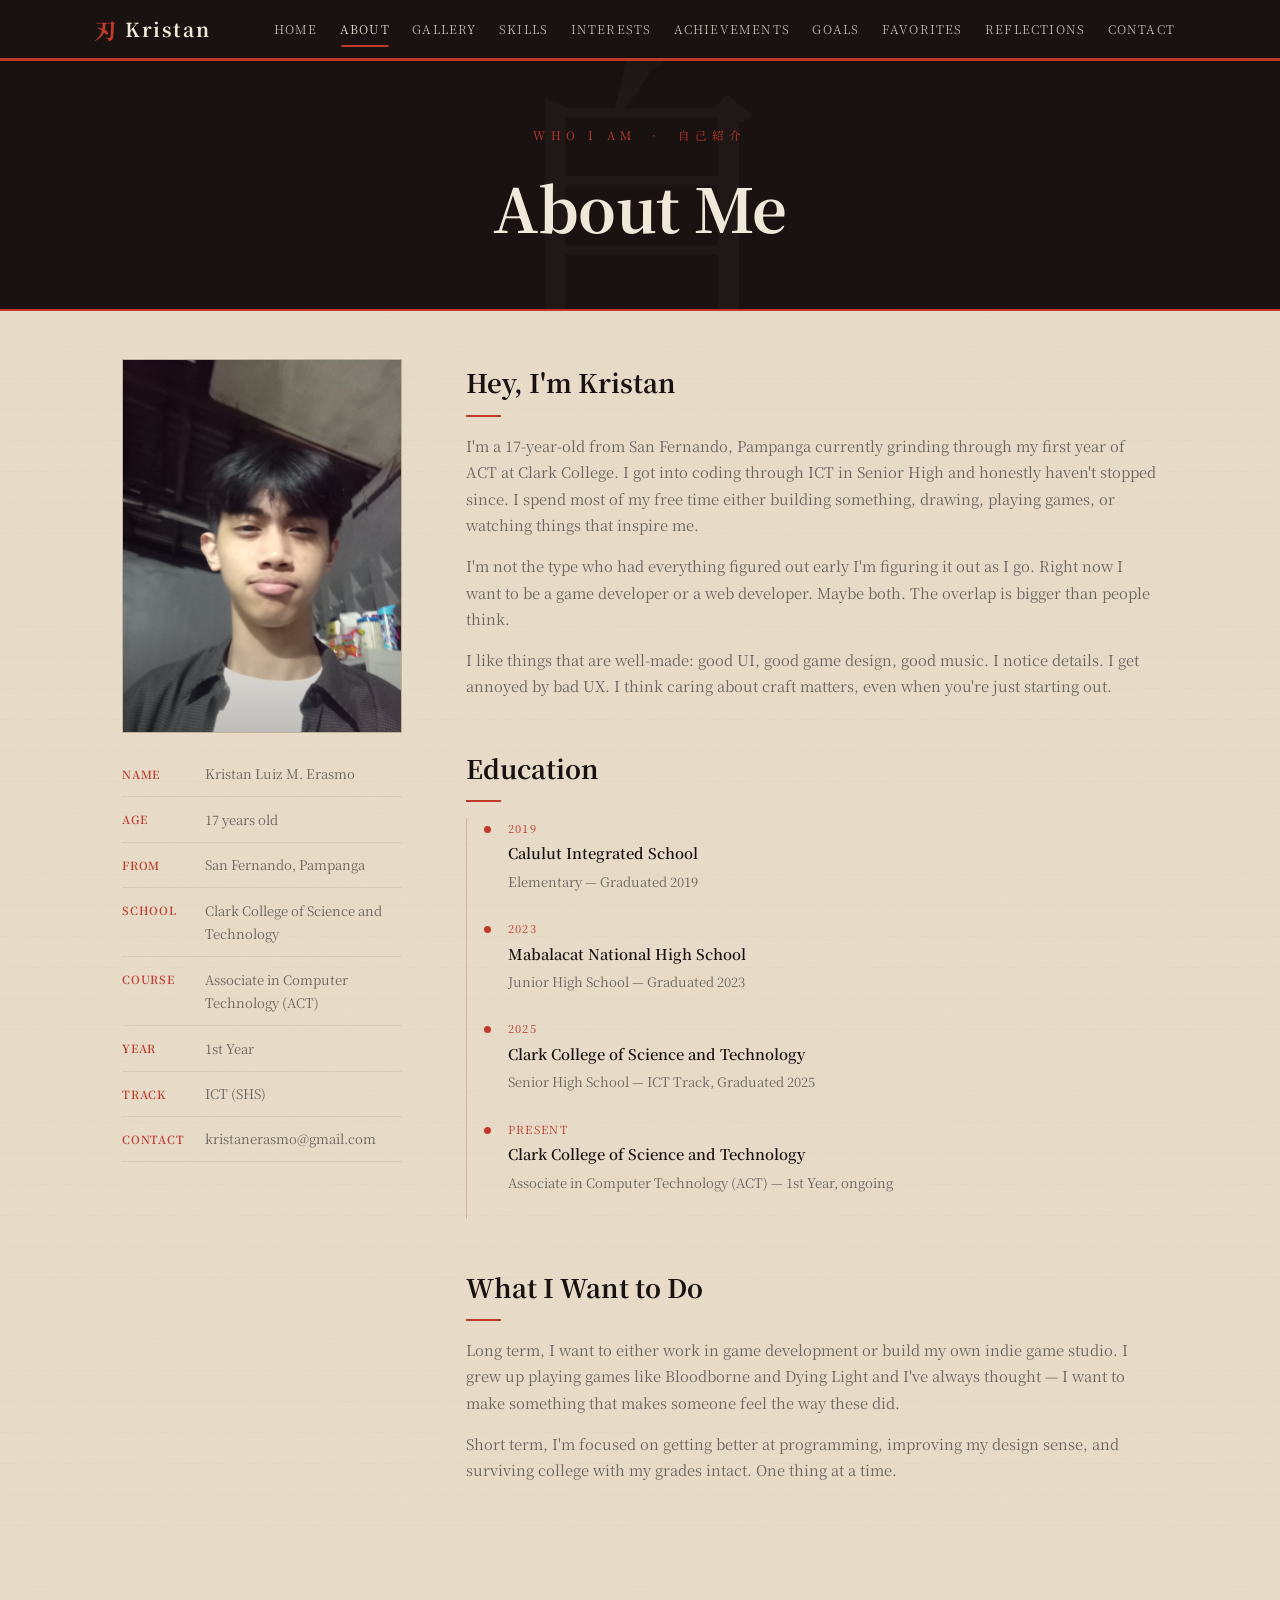
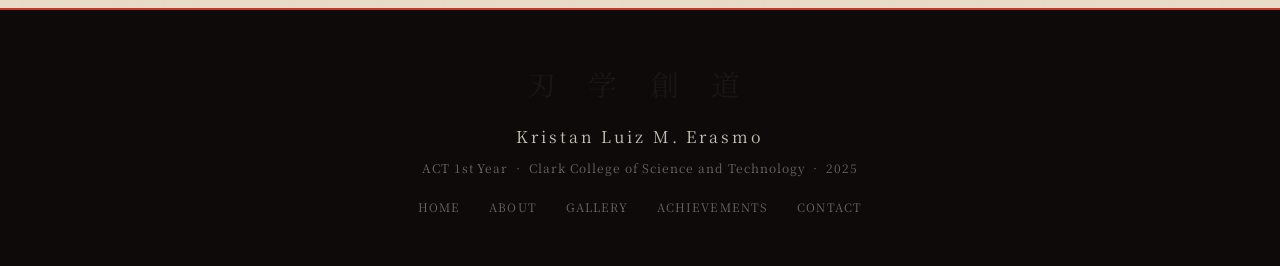
==== about.html @ e9c4514d "Add files via upload" ====
<!DOCTYPE html>
<html lang="en">
<head>
  <meta charset="UTF-8">
  <meta name="viewport" content="width=device-width, initial-scale=1.0">
  <title>Kristan Erasmo · About</title>
  <link rel="stylesheet" href="css/base.css">
  <link rel="stylesheet" href="css/nav.css">
  <link rel="stylesheet" href="css/layout.css">
  <link rel="stylesheet" href="css/pages.css">
</head>
<body>

  <nav>
    <div class="nav-wrap">
      <a href="index.html" class="nav-logo"><span class="logo-kanji">刃</span> Kristan</a>
      <ul class="nav-links">
        <li><a href="index.html">Home</a></li>
        <li><a href="about.html" class="on">About</a></li>
        <li><a href="gallery.html">Gallery</a></li>
        <li><a href="skills.html">Skills</a></li>
        <li><a href="interests.html">Interests</a></li>
        <li><a href="achievements.html">Achievements</a></li>
        <li><a href="goals.html">Goals</a></li>
        <li><a href="favorites.html">Favorites</a></li>
        <li><a href="reflections.html">Reflections</a></li>
        <li><a href="contact.html">Contact</a></li>
      </ul>
    </div>
  </nav>

  <div class="page-top">
    <div class="page-top-bg">自</div>
    <span class="page-top-sub">Who I Am &nbsp;·&nbsp; 自己紹介</span>
    <h1>About Me</h1>
  </div>

  <main class="wrap">
    <div class="about-grid">

      <aside class="about-sidebar">
        <div class="about-portrait">
          <img src="images/me.jpg" alt="">
        </div>
        <ul class="about-meta">
          <li><span class="meta-key">Name</span><span class="meta-val">Kristan Luiz M. Erasmo</span></li>
          <li><span class="meta-key">Age</span><span class="meta-val">17 years old</span></li>
          <li><span class="meta-key">From</span><span class="meta-val">San Fernando, Pampanga</span></li>
          <li><span class="meta-key">School</span><span class="meta-val">Clark College of Science and Technology</span></li>
          <li><span class="meta-key">Course</span><span class="meta-val">Associate in Computer Technology (ACT)</span></li>
          <li><span class="meta-key">Year</span><span class="meta-val">1st Year</span></li>
          <li><span class="meta-key">Track</span><span class="meta-val">ICT (SHS)</span></li>
          <li><span class="meta-key">Contact</span><span class="meta-val">kristanerasmo@gmail.com</span></li>
        </ul>
      </aside>

      <div class="about-content">

        <div class="about-block">
          <h2>Hey, I'm Kristan</h2>
          <p>
            I'm a 17-year-old from San Fernando, Pampanga currently grinding through my first year of ACT at Clark College. I got into coding through ICT in Senior High and honestly haven't stopped since. I spend most of my free time either building something, drawing, playing games, or watching things that inspire me.
          </p>
          <p>
            I'm not the type who had everything figured out early I'm figuring it out as I go. Right now I want to be a game developer or a web developer. Maybe both. The overlap is bigger than people think.
          </p>
          <p>
            I like things that are well-made: good UI, good game design, good music. I notice details. I get annoyed by bad UX. I think caring about craft matters, even when you're just starting out.
          </p>
        </div>

        <div class="about-block">
          <h2>Education</h2>
          <ul class="edu-list">
            <li>
              <span class="edu-year">2019</span>
              <span class="edu-school">Calulut Integrated School</span>
              <span class="edu-detail">Elementary — Graduated 2019</span>
            </li>
            <li>
              <span class="edu-year">2023</span>
              <span class="edu-school">Mabalacat National High School</span>
              <span class="edu-detail">Junior High School — Graduated 2023</span>
            </li>
            <li>
              <span class="edu-year">2025</span>
              <span class="edu-school">Clark College of Science and Technology</span>
              <span class="edu-detail">Senior High School — ICT Track, Graduated 2025</span>
            </li>
            <li>
              <span class="edu-year">Present</span>
              <span class="edu-school">Clark College of Science and Technology</span>
              <span class="edu-detail">Associate in Computer Technology (ACT) — 1st Year, ongoing</span>
            </li>
          </ul>
        </div>

        <div class="about-block">
          <h2>What I Want to Do</h2>
          <p>
            Long term, I want to either work in game development or build my own indie game studio. I grew up playing games like Bloodborne and Dying Light and I've always thought — I want to make something that makes someone feel the way these did.
          </p>
          <p>
            Short term, I'm focused on getting better at programming, improving my design sense, and surviving college with my grades intact. One thing at a time.
          </p>
        </div>

      </div>
    </div>
  </main>

  <footer>
    <div class="footer-kanji">刃 学 創 道</div>
    <div class="footer-name">Kristan Luiz M. Erasmo</div>
    <p class="footer-copy">ACT 1st Year &nbsp;·&nbsp; Clark College of Science and Technology &nbsp;·&nbsp; 2025</p>
    <div class="footer-links">
      <a href="index.html">Home</a>
      <a href="about.html">About</a>
      <a href="gallery.html">Gallery</a>
      <a href="achievements.html">Achievements</a>
      <a href="contact.html">Contact</a>
    </div>
  </footer>

</body>
</html>
---- css/base.css ----
@import url('https://fonts.googleapis.com/css2?family=Noto+Serif+JP:wght@300;400;600;700&family=Noto+Sans+JP:wght@300;400&display=swap');

:root {
  --ink: #1a1210;
  --deep-ink: #0d0a09;
  --paper: #f0e8d8;
  --aged-paper: #e8dcc8;
  --worn-paper: #d4c5a9;
  --red: #c0392b;
  --dark-red: #8b1a1a;
  --gold: #c9a227;
  --smoke: #6b6560;
  --light-smoke: #9a8f85;
  --pale-smoke: #c8bfb4;
  --shadow: rgba(26,18,16,0.35);
}

* {
  margin: 0;
  padding: 0;
  box-sizing: border-box;
}

html {
  scroll-behavior: smooth;
}

body {
  background-color: var(--aged-paper);
  background-image:
    url("data:image/svg+xml,%3Csvg xmlns='http://www.w3.org/2000/svg' width='300' height='300'%3E%3Cfilter id='n'%3E%3CfeTurbulence type='fractalNoise' baseFrequency='0.85' numOctaves='4' stitchTiles='stitch'/%3E%3CfeColorMatrix type='saturate' values='0'/%3E%3C/filter%3E%3Crect width='300' height='300' filter='url(%23n)' opacity='0.05'/%3E%3C/svg%3E"),
    repeating-linear-gradient(0deg, transparent, transparent 30px, rgba(180,165,140,0.05) 30px, rgba(180,165,140,0.05) 31px);
  color: var(--ink);
  font-family: 'Noto Serif JP', serif;
  font-size: 16px;
  line-height: 1.8;
  min-height: 100vh;
}

::-webkit-scrollbar { width: 5px; }
::-webkit-scrollbar-track { background: var(--worn-paper); }
::-webkit-scrollbar-thumb { background: var(--smoke); }

img {
  max-width: 100%;
  display: block;
}

a {
  color: inherit;
}
---- css/nav.css ----
nav {
  position: sticky;
  top: 0;
  z-index: 100;
  background: var(--ink);
  border-bottom: 3px solid var(--red);
  box-shadow: 0 4px 18px var(--shadow);
}

.nav-wrap {
  max-width: 1150px;
  margin: 0 auto;
  display: flex;
  align-items: center;
  justify-content: space-between;
  padding: 0.55rem 1.8rem;
  flex-wrap: wrap;
  gap: 0.4rem;
}

.nav-logo {
  font-family: 'Noto Serif JP', serif;
  font-size: 1.2rem;
  font-weight: 700;
  color: var(--paper);
  text-decoration: none;
  letter-spacing: 0.08em;
  display: flex;
  align-items: center;
  gap: 0.5rem;
}

.logo-kanji {
  color: var(--red);
  font-size: 1.4rem;
}

.nav-links {
  display: flex;
  flex-wrap: wrap;
  list-style: none;
  gap: 0;
}

.nav-links a {
  display: block;
  color: var(--pale-smoke);
  text-decoration: none;
  font-size: 0.75rem;
  font-weight: 300;
  letter-spacing: 0.1em;
  padding: 0.45rem 0.7rem;
  text-transform: uppercase;
  position: relative;
  transition: color 0.25s;
}

.nav-links a::after {
  content: '';
  position: absolute;
  bottom: 0;
  left: 50%;
  width: 0;
  height: 2px;
  background: var(--red);
  transition: all 0.25s;
  transform: translateX(-50%);
}

.nav-links a:hover,
.nav-links a.on {
  color: var(--paper);
}

.nav-links a:hover::after,
.nav-links a.on::after {
  width: 65%;
}


footer {
  background: var(--deep-ink);
  color: var(--smoke);
  text-align: center;
  padding: 3rem 2rem;
  border-top: 2px solid var(--red);
}

.footer-kanji {
  font-size: 1.8rem;
  letter-spacing: 0.8rem;
  color: rgba(255,255,255,0.05);
  margin-bottom: 0.8rem;
}

.footer-name {
  font-size: 1rem;
  color: var(--pale-smoke);
  letter-spacing: 0.18em;
  margin-bottom: 0.3rem;
}

.footer-copy {
  font-size: 0.75rem;
  letter-spacing: 0.08em;
  color: var(--smoke);
}

.footer-links {
  display: flex;
  justify-content: center;
  gap: 1.8rem;
  margin-top: 1.2rem;
  flex-wrap: wrap;
}

.footer-links a {
  color: var(--smoke);
  text-decoration: none;
  font-size: 0.72rem;
  letter-spacing: 0.1em;
  text-transform: uppercase;
  transition: color 0.2s;
}

.footer-links a:hover {
  color: var(--red);
}
---- css/layout.css ----
.wrap {
  max-width: 1100px;
  margin: 0 auto;
  padding: 3rem 2rem 5rem;
}

.wrap-sm {
  max-width: 800px;
  margin: 0 auto;
  padding: 3rem 2rem 5rem;
}

.page-top {
  background: var(--ink);
  padding: 4rem 2rem 3rem;
  text-align: center;
  position: relative;
  overflow: hidden;
  border-bottom: 2px solid var(--red);
}

.page-top-bg {
  position: absolute;
  inset: 0;
  display: flex;
  align-items: center;
  justify-content: center;
  font-size: clamp(8rem, 30vw, 20rem);
  color: rgba(255,255,255,0.025);
  pointer-events: none;
  user-select: none;
  font-family: 'Noto Serif JP', serif;
  line-height: 1;
}

.page-top-sub {
  font-size: 0.72rem;
  letter-spacing: 0.45em;
  text-transform: uppercase;
  color: var(--red);
  display: block;
  margin-bottom: 0.4rem;
  position: relative;
}

.page-top h1 {
  font-size: clamp(2rem, 6vw, 3.8rem);
  font-weight: 700;
  color: var(--paper);
  letter-spacing: -0.01em;
  position: relative;
}


.sec-head {
  text-align: center;
  margin-bottom: 3rem;
}

.sec-head-sub {
  display: block;
  font-size: 0.72rem;
  letter-spacing: 0.45em;
  color: var(--red);
  text-transform: uppercase;
  margin-bottom: 0.3rem;
}

.sec-head h2 {
  font-size: clamp(1.8rem, 4vw, 3rem);
  font-weight: 700;
  color: var(--ink);
  line-height: 1.2;
}

.divider-row {
  display: flex;
  align-items: center;
  justify-content: center;
  gap: 0.8rem;
  margin: 1rem auto 0;
  max-width: 260px;
}

.divider-row::before,
.divider-row::after {
  content: '';
  flex: 1;
  height: 1px;
  background: var(--smoke);
  opacity: 0.3;
}

.divider-dot {
  color: var(--red);
  font-size: 1rem;
}

.card {
  background: var(--paper);
  padding: 1.8rem;
  box-shadow: 3px 3px 0 rgba(26,18,16,0.1), 6px 6px 18px rgba(26,18,16,0.07);
  transition: transform 0.25s, box-shadow 0.25s;
}

.card:hover {
  transform: translateY(-3px);
  box-shadow: 3px 6px 0 rgba(26,18,16,0.1), 8px 14px 26px rgba(26,18,16,0.1);
}


.corner-border {
  border: 1px solid rgba(26,18,16,0.12);
  position: relative;
}

.corner-border::before,
.corner-border::after {
  content: '';
  position: absolute;
  width: 16px;
  height: 16px;
  border-color: var(--red);
  border-style: solid;
}

.corner-border::before {
  top: -2px;
  left: -2px;
  border-width: 2px 0 0 2px;
}

.corner-border::after {
  bottom: -2px;
  right: -2px;
  border-width: 0 2px 2px 0;
}

.tag {
  display: inline-block;
  font-size: 0.65rem;
  letter-spacing: 0.12em;
  text-transform: uppercase;
  color: var(--red);
  margin-bottom: 0.4rem;
}

.red-link {
  color: var(--red);
  text-decoration: none;
  font-size: 0.82rem;
  border-bottom: 1px solid currentColor;
  padding-bottom: 1px;
  letter-spacing: 0.05em;
  transition: color 0.2s;
}

.red-link:hover {
  color: var(--dark-red);
}

.note-box {
  background: var(--paper);
  border-left: 3px solid var(--red);
  padding: 1rem 1.4rem;
  font-size: 0.82rem;
  color: var(--smoke);
  margin-top: 2.5rem;
}

@media (max-width: 768px) {
  .wrap, .wrap-sm {
    padding: 2rem 1.2rem 4rem;
  }
}
---- css/pages.css ----
.about-grid {
  display: grid;
  grid-template-columns: 280px 1fr;
  gap: 4rem;
  align-items: start;
}

.about-sidebar {
  position: sticky;
  top: 90px;
}

.about-portrait {
  width: 100%;
  aspect-ratio: 3/4;
  background: var(--worn-paper);
  display: flex;
  align-items: center;
  justify-content: center;
  border: 1px solid rgba(26,18,16,0.1);
  font-size: 5rem;
  color: rgba(26,18,16,0.07);
  position: relative;
  margin-bottom: 1.2rem;
  overflow: hidden;
}

.about-portrait img {
  width: 100%;
  height: 100%;
  object-fit: cover;
  filter: sepia(18%);
}

.about-portrait::after {
  content: '';
  position: absolute;
  inset: 0;
  background: linear-gradient(to bottom, transparent 55%, rgba(26,18,16,0.28));
  pointer-events: none;
}

.about-meta {
  list-style: none;
}

.about-meta li {
  display: flex;
  gap: 0.8rem;
  padding: 0.65rem 0;
  border-bottom: 1px solid rgba(26,18,16,0.07);
  font-size: 0.82rem;
}

.meta-key {
  color: var(--red);
  font-weight: 600;
  min-width: 70px;
  font-size: 0.7rem;
  letter-spacing: 0.07em;
  text-transform: uppercase;
  padding-top: 0.1rem;
}

.meta-val {
  color: var(--smoke);
}

.about-content h2 {
  font-size: 1.6rem;
  margin-bottom: 1rem;
  color: var(--ink);
  position: relative;
  padding-bottom: 0.7rem;
}

.about-content h2::after {
  content: '';
  position: absolute;
  bottom: 0;
  left: 0;
  width: 35px;
  height: 2px;
  background: var(--red);
}

.about-content p {
  color: var(--smoke);
  margin-bottom: 0.9rem;
  font-size: 0.92rem;
}

.about-block {
  margin-bottom: 2.8rem;
}

.edu-list {
  list-style: none;
  position: relative;
  padding-left: 1.4rem;
}

.edu-list::before {
  content: '';
  position: absolute;
  left: 0;
  top: 0;
  bottom: 0;
  width: 1px;
  background: rgba(192,57,43,0.28);
}

.edu-list li {
  position: relative;
  padding-bottom: 1.4rem;
  padding-left: 1.2rem;
}

.edu-list li::before {
  content: '';
  position: absolute;
  left: -0.3rem;
  top: 0.5rem;
  width: 7px;
  height: 7px;
  background: var(--red);
  border-radius: 50%;
}

.edu-year {
  font-size: 0.7rem;
  color: var(--red);
  letter-spacing: 0.12em;
  text-transform: uppercase;
  display: block;
  margin-bottom: 0.15rem;
}

.edu-school {
  font-weight: 600;
  font-size: 0.92rem;
  color: var(--ink);
  display: block;
}

.edu-detail {
  font-size: 0.82rem;
  color: var(--smoke);
}


.gallery-grid {
  display: grid;
  grid-template-columns: repeat(auto-fill, minmax(280px, 1fr));
  gap: 1.4rem;
}

.gallery-item {
  background: var(--paper);
  box-shadow: 3px 3px 0 rgba(26,18,16,0.09), 5px 5px 14px rgba(26,18,16,0.07);
  overflow: hidden;
  transition: transform 0.28s, box-shadow 0.28s;
}

.gallery-item:hover {
  transform: translateY(-4px) rotate(-0.4deg);
  box-shadow: 4px 8px 0 rgba(26,18,16,0.09), 10px 16px 28px rgba(26,18,16,0.11);
}

.gallery-imgbox {
  width: 100%;
  aspect-ratio: 4/3;
  overflow: hidden;
  position: relative;
  border-bottom: 1px solid rgba(26,18,16,0.08);
  display: flex;
  align-items: center;
  justify-content: center;
}

.gallery-imgbox img {
  width: 100%;
  height: 100%;
  object-fit: cover;
  filter: sepia(12%) contrast(1.05);
  transition: filter 0.35s, transform 0.35s;
}

.gallery-item:hover .gallery-imgbox img {
  filter: sepia(4%) contrast(1.1);
  transform: scale(1.04);
}

.gallery-placeholder {
  font-size: 3.5rem;
  color: rgba(26,18,16,0.07);
  font-family: 'Noto Serif JP', serif;
}

.gallery-caption {
  padding: 1rem 1.1rem;
}

.gallery-caption h3 {
  font-size: 0.9rem;
  font-weight: 600;
  margin-bottom: 0.25rem;
  color: var(--ink);
}

.gallery-caption p {
  font-size: 0.78rem;
  color: var(--smoke);
}


.skills-grid {
  display: grid;
  grid-template-columns: 1fr 1fr;
  gap: 2rem;
}

.skill-category h3 {
  font-size: 0.82rem;
  font-weight: 600;
  letter-spacing: 0.14em;
  text-transform: uppercase;
  color: var(--red);
  margin-bottom: 1.4rem;
  padding-bottom: 0.5rem;
  border-bottom: 1px solid rgba(192,57,43,0.25);
}

.skill-row {
  margin-bottom: 1.2rem;
}

.skill-top {
  display: flex;
  justify-content: space-between;
  align-items: center;
  font-size: 0.86rem;
  color: var(--ink);
  margin-bottom: 0.35rem;
}

.skill-pct {
  font-size: 0.72rem;
  color: var(--smoke);
}

.bar-bg {
  height: 4px;
  background: rgba(26,18,16,0.08);
  position: relative;
  overflow: visible;
}

.bar-fill {
  height: 100%;
  background: linear-gradient(90deg, var(--dark-red), var(--red));
  position: relative;
}

.bar-fill::after {
  content: '';
  position: absolute;
  right: -1px;
  top: -3px;
  width: 10px;
  height: 10px;
  background: var(--red);
  border-radius: 50%;
}

.soft-tags {
  display: flex;
  flex-wrap: wrap;
  gap: 0.5rem;
  margin-top: 0.4rem;
}

.soft-tag {
  display: inline-block;
  padding: 0.38rem 0.9rem;
  border: 1px solid rgba(26,18,16,0.13);
  font-size: 0.78rem;
  color: var(--smoke);
  letter-spacing: 0.04em;
  transition: all 0.2s;
}

.soft-tag::before {
  content: '◈ ';
  color: var(--red);
  font-size: 0.6rem;
}

.soft-tag:hover {
  border-color: var(--red);
  color: var(--red);
}


.interests-grid {
  display: grid;
  grid-template-columns: repeat(auto-fill, minmax(240px, 1fr));
  gap: 1.4rem;
}

.interest-card {
  background: var(--paper);
  padding: 1.8rem;
  border-left: 3px solid var(--red);
  box-shadow: 4px 4px 0 rgba(26,18,16,0.07);
  transition: transform 0.22s, box-shadow 0.22s;
}

.interest-card:hover {
  transform: translate(-3px, -3px);
  box-shadow: 7px 7px 0 rgba(26,18,16,0.09);
}

.interest-icon {
  font-size: 2.2rem;
  margin-bottom: 0.7rem;
  display: block;
}

.interest-card h3 {
  font-size: 0.92rem;
  font-weight: 600;
  color: var(--ink);
  margin-bottom: 0.4rem;
}

.interest-card p {
  font-size: 0.8rem;
  color: var(--smoke);
  line-height: 1.75;
}

.ach-list {
  display: flex;
  flex-direction: column;
  gap: 1.8rem;
}

.ach-item {
  display: flex;
  gap: 1.8rem;
  align-items: flex-start;
  background: var(--paper);
  padding: 1.8rem;
  border: 1px solid rgba(26,18,16,0.07);
  box-shadow: 3px 3px 0 rgba(26,18,16,0.05);
}

.ach-year {
  min-width: 55px;
  text-align: center;
  color: var(--red);
  font-size: 0.7rem;
  letter-spacing: 0.08em;
  font-weight: 600;
  padding-top: 0.2rem;
  text-transform: uppercase;
}

.ach-body h3 {
  font-size: 0.95rem;
  font-weight: 600;
  color: var(--ink);
  margin-bottom: 0.35rem;
}

.ach-body p {
  font-size: 0.82rem;
  color: var(--smoke);
  line-height: 1.7;
}

.ach-body a {
  display: inline-block;
  margin-top: 0.5rem;
  font-size: 0.75rem;
  color: var(--red);
  text-decoration: none;
  letter-spacing: 0.05em;
  border-bottom: 1px solid rgba(192,57,43,0.35);
  transition: border-color 0.2s;
}

.ach-body a:hover {
  border-color: var(--red);
}

.ach-badge {
  margin-left: auto;
  font-size: 1.6rem;
  opacity: 0.65;
  flex-shrink: 0;
}

.repo-grid {
  display: grid;
  grid-template-columns: repeat(auto-fill, minmax(260px, 1fr));
  gap: 1.2rem;
  margin-top: 2.5rem;
}

.repo-card {
  background: var(--ink);
  padding: 1.6rem;
  text-decoration: none;
  display: block;
  transition: background 0.22s;
  position: relative;
  overflow: hidden;
}

.repo-card::before {
  content: '';
  position: absolute;
  top: 0;
  left: 0;
  width: 3px;
  height: 100%;
  background: var(--red);
}

.repo-card:hover {
  background: #24201e;
}

.repo-name {
  font-size: 0.92rem;
  font-weight: 600;
  color: var(--paper);
  margin-bottom: 0.4rem;
  display: block;
}

.repo-desc {
  font-size: 0.78rem;
  color: var(--light-smoke);
  line-height: 1.6;
  display: block;
  margin-bottom: 0.7rem;
}

.repo-tag {
  font-size: 0.65rem;
  letter-spacing: 0.1em;
  text-transform: uppercase;
  color: var(--red);
}

.goals-grid {
  display: grid;
  grid-template-columns: repeat(auto-fill, minmax(280px, 1fr));
  gap: 1.8rem;
  margin-bottom: 2.5rem;
}

.goal-card {
  background: var(--ink);
  color: var(--paper);
  padding: 2.2rem 1.8rem;
  position: relative;
  overflow: hidden;
}

.goal-num {
  position: absolute;
  top: -0.8rem;
  right: 1rem;
  font-size: 5.5rem;
  font-weight: 700;
  color: rgba(255,255,255,0.03);
  line-height: 1;
  pointer-events: none;
  user-select: none;
}

.goal-timeframe {
  font-size: 0.68rem;
  letter-spacing: 0.18em;
  text-transform: uppercase;
  color: var(--red);
  margin-bottom: 0.5rem;
  display: block;
}

.goal-card h3 {
  font-size: 1rem;
  color: var(--paper);
  margin-bottom: 0.6rem;
}

.goal-card p {
  font-size: 0.82rem;
  color: var(--light-smoke);
  line-height: 1.75;
}

.goals-tier-label {
  font-size: 0.72rem;
  letter-spacing: 0.38em;
  text-transform: uppercase;
  color: var(--red);
  margin-bottom: 1rem;
  padding-bottom: 0.5rem;
  border-bottom: 1px solid rgba(192,57,43,0.2);
}

.fav-section {
  margin-bottom: 2.8rem;
}

.fav-section h3 {
  font-size: 0.82rem;
  letter-spacing: 0.18em;
  text-transform: uppercase;
  color: var(--red);
  margin-bottom: 1rem;
  padding-bottom: 0.45rem;
  border-bottom: 1px solid rgba(192,57,43,0.18);
}

.fav-grid {
  list-style: none;
  display: grid;
  grid-template-columns: repeat(auto-fill, minmax(190px, 1fr));
  gap: 0.7rem;
}

.fav-grid li {
  background: var(--paper);
  padding: 0.7rem 1rem;
  font-size: 0.84rem;
  color: var(--smoke);
  border-left: 2px solid rgba(192,57,43,0.25);
  transition: border-color 0.18s, color 0.18s;
}

.fav-grid li:hover {
  border-color: var(--red);
  color: var(--ink);
}

.fav-grid li::before {
  content: '⌘ ';
  color: var(--red);
  font-size: 0.65rem;
}

.fav-quote-list {
  list-style: none;
  display: grid;
  grid-template-columns: 1fr;
  gap: 0.7rem;
}

.fav-quote-list li {
  background: var(--paper);
  padding: 1rem 1.2rem;
  font-size: 0.86rem;
  color: var(--smoke);
  border-left: 2px solid rgba(192,57,43,0.25);
  font-style: italic;
  line-height: 1.7;
  transition: border-color 0.18s;
}

.fav-quote-list li:hover {
  border-color: var(--red);
}

.contact-grid {
  display: grid;
  grid-template-columns: 1fr 1.4fr;
  gap: 4rem;
}

.contact-info h3 {
  font-size: 0.95rem;
  font-weight: 600;
  color: var(--ink);
  margin-bottom: 0.4rem;
}

.contact-info p {
  font-size: 0.86rem;
  color: var(--smoke);
  margin-bottom: 1.8rem;
  line-height: 1.8;
}

.contact-row {
  display: flex;
  gap: 1rem;
  align-items: flex-start;
  margin-bottom: 1.1rem;
}

.contact-icon {
  font-size: 1.1rem;
  color: var(--red);
  min-width: 28px;
}

.contact-text {
  font-size: 0.84rem;
  color: var(--smoke);
}

.contact-label {
  display: block;
  font-size: 0.68rem;
  letter-spacing: 0.1em;
  text-transform: uppercase;
  color: var(--light-smoke);
  margin-bottom: 0.08rem;
}

.seal-box {
  margin-top: 2.5rem;
  text-align: center;
}

.seal {
  display: inline-block;
  border: 2px solid var(--red);
  padding: 0.9rem 1.3rem;
  color: var(--red);
  font-size: 2.2rem;
  font-family: 'Noto Serif JP', serif;
  line-height: 1;
}

.seal-label {
  font-size: 0.65rem;
  color: var(--light-smoke);
  letter-spacing: 0.18em;
  text-transform: uppercase;
  margin-top: 0.4rem;
  display: block;
}

.form-field {
  margin-bottom: 1.1rem;
}

.form-field label {
  display: block;
  font-size: 0.7rem;
  letter-spacing: 0.14em;
  text-transform: uppercase;
  color: var(--smoke);
  margin-bottom: 0.35rem;
}

.form-field input,
.form-field textarea {
  width: 100%;
  background: var(--paper);
  border: 1px solid rgba(26,18,16,0.14);
  padding: 0.65rem 0.9rem;
  font-family: 'Noto Serif JP', serif;
  font-size: 0.88rem;
  color: var(--ink);
  outline: none;
  transition: border-color 0.2s;
  border-radius: 0;
}

.form-field input:focus,
.form-field textarea:focus {
  border-color: var(--red);
}

.form-field textarea {
  resize: vertical;
  min-height: 120px;
}

.submit-btn {
  background: var(--ink);
  color: var(--paper);
  border: none;
  padding: 0.8rem 2.2rem;
  font-family: 'Noto Serif JP', serif;
  font-size: 0.8rem;
  letter-spacing: 0.18em;
  text-transform: uppercase;
  cursor: pointer;
  transition: background 0.25s;
  position: relative;
}

.submit-btn::before {
  content: '';
  position: absolute;
  bottom: -4px;
  right: -4px;
  width: 100%;
  height: 100%;
  border: 1px solid var(--red);
  transition: transform 0.18s;
}

.submit-btn:hover {
  background: var(--red);
}

.reflection-hero {
  background: var(--ink);
  padding: 5rem 2rem;
  text-align: center;
  position: relative;
  overflow: hidden;
  margin-bottom: 4rem;
  border-bottom: 2px solid var(--red);
}

.reflection-hero-bg {
  position: absolute;
  inset: 0;
  display: flex;
  align-items: center;
  justify-content: center;
  font-size: clamp(8rem, 30vw, 22rem);
  color: rgba(255,255,255,0.022);
  pointer-events: none;
  user-select: none;
  font-family: 'Noto Serif JP', serif;
}

.reflection-hero-jp {
  font-size: clamp(2.5rem, 8vw, 6rem);
  color: var(--paper);
  font-weight: 700;
  letter-spacing: 0.25em;
  display: block;
  margin-bottom: 0.4rem;
  position: relative;
}

.reflection-hero-en {
  font-size: 0.8rem;
  letter-spacing: 0.4em;
  text-transform: uppercase;
  color: var(--smoke);
  position: relative;
}

.reflection-hero-quote {
  font-size: clamp(0.95rem, 2.5vw, 1.1rem);
  color: var(--light-smoke);
  font-style: italic;
  max-width: 580px;
  margin: 1.8rem auto 0;
  line-height: 2;
  position: relative;
}

.reflection-grid {
  display: grid;
  grid-template-columns: repeat(auto-fill, minmax(270px, 1fr));
  gap: 1.4rem;
}

.reflection-block {
  background: var(--paper);
  padding: 1.8rem;
  border-top: 2px solid var(--red);
}

.reflection-kanji {
  font-size: 2.8rem;
  color: rgba(26,18,16,0.07);
  float: right;
  margin-left: 0.8rem;
  line-height: 1;
  font-family: 'Noto Serif JP', serif;
}

.reflection-block h3 {
  font-size: 0.9rem;
  font-weight: 600;
  color: var(--ink);
  margin-bottom: 0.5rem;
  letter-spacing: 0.03em;
}

.reflection-block p {
  font-size: 0.82rem;
  color: var(--smoke);
  line-height: 1.8;
  clear: right;
}

.mantra-box {
  background: var(--ink);
  color: var(--paper);
  text-align: center;
  padding: 4rem 2rem;
  margin-top: 4rem;
  position: relative;
  overflow: hidden;
}

.mantra-bg {
  position: absolute;
  inset: 0;
  display: flex;
  align-items: center;
  justify-content: center;
  font-size: clamp(6rem, 20vw, 18rem);
  color: rgba(255,255,255,0.018);
  pointer-events: none;
  user-select: none;
  font-family: 'Noto Serif JP', serif;
}

.mantra-label {
  font-size: 0.7rem;
  letter-spacing: 0.45em;
  text-transform: uppercase;
  color: var(--red);
  margin-bottom: 1rem;
  display: block;
  position: relative;
}

.mantra-text {
  font-size: clamp(1rem, 2.8vw, 1.7rem);
  font-weight: 300;
  color: var(--paper);
  max-width: 680px;
  margin: 0 auto;
  line-height: 1.7;
  position: relative;
}

@media (max-width: 768px) {
  .about-grid { grid-template-columns: 1fr; }
  .about-sidebar { position: static; }
  .skills-grid { grid-template-columns: 1fr; }
  .contact-grid { grid-template-columns: 1fr; gap: 2rem; }

  .ach-item {
    flex-wrap: wrap;
    gap: 0.5rem;
  }

  .ach-badge { margin-left: 0; }
}
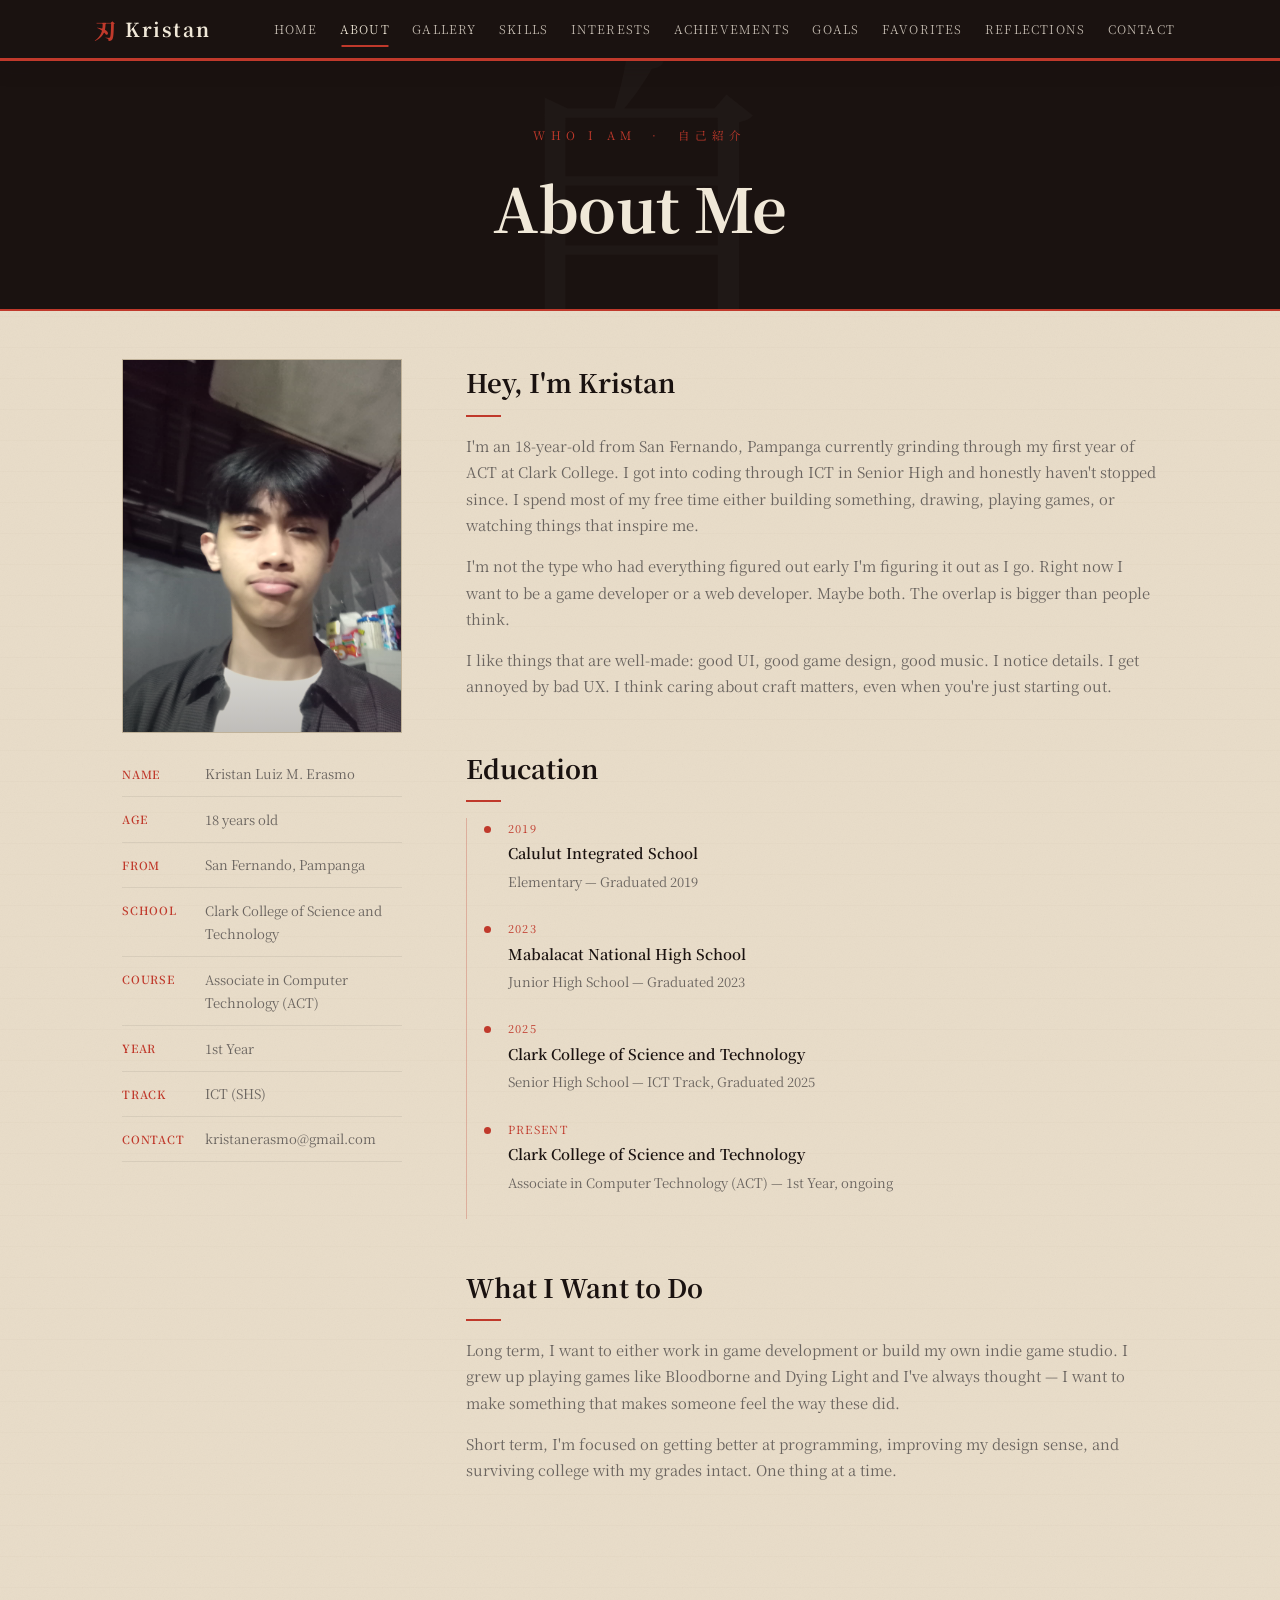
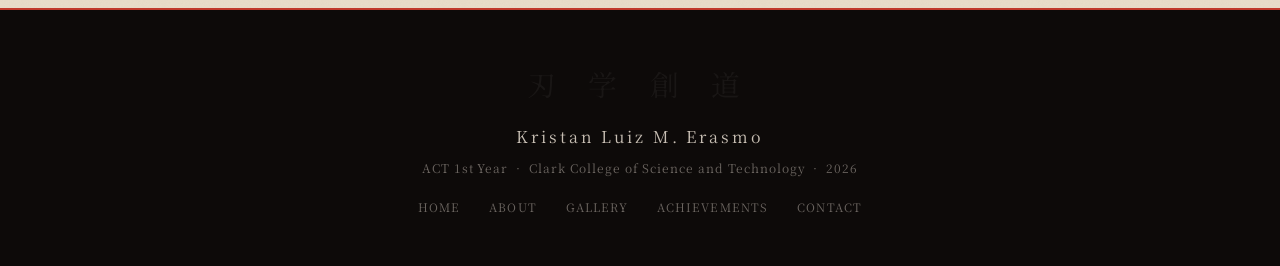
==== commit fb646cd9: "Add files via upload" ====
--- a/about.html
+++ b/about.html
@@ -44,7 +44,7 @@
         </div>
         <ul class="about-meta">
           <li><span class="meta-key">Name</span><span class="meta-val">Kristan Luiz M. Erasmo</span></li>
-          <li><span class="meta-key">Age</span><span class="meta-val">17 years old</span></li>
+          <li><span class="meta-key">Age</span><span class="meta-val">18 years old</span></li>
           <li><span class="meta-key">From</span><span class="meta-val">San Fernando, Pampanga</span></li>
           <li><span class="meta-key">School</span><span class="meta-val">Clark College of Science and Technology</span></li>
           <li><span class="meta-key">Course</span><span class="meta-val">Associate in Computer Technology (ACT)</span></li>
@@ -59,7 +59,7 @@
         <div class="about-block">
           <h2>Hey, I'm Kristan</h2>
           <p>
-            I'm a 17-year-old from San Fernando, Pampanga currently grinding through my first year of ACT at Clark College. I got into coding through ICT in Senior High and honestly haven't stopped since. I spend most of my free time either building something, drawing, playing games, or watching things that inspire me.
+            I'm an 18-year-old from San Fernando, Pampanga currently grinding through my first year of ACT at Clark College. I got into coding through ICT in Senior High and honestly haven't stopped since. I spend most of my free time either building something, drawing, playing games, or watching things that inspire me.
           </p>
           <p>
             I'm not the type who had everything figured out early I'm figuring it out as I go. Right now I want to be a game developer or a web developer. Maybe both. The overlap is bigger than people think.
@@ -112,7 +112,7 @@
   <footer>
     <div class="footer-kanji">刃 学 創 道</div>
     <div class="footer-name">Kristan Luiz M. Erasmo</div>
-    <p class="footer-copy">ACT 1st Year &nbsp;·&nbsp; Clark College of Science and Technology &nbsp;·&nbsp; 2025</p>
+    <p class="footer-copy">ACT 1st Year &nbsp;·&nbsp; Clark College of Science and Technology &nbsp;·&nbsp; 2026</p>
     <div class="footer-links">
       <a href="index.html">Home</a>
       <a href="about.html">About</a>
